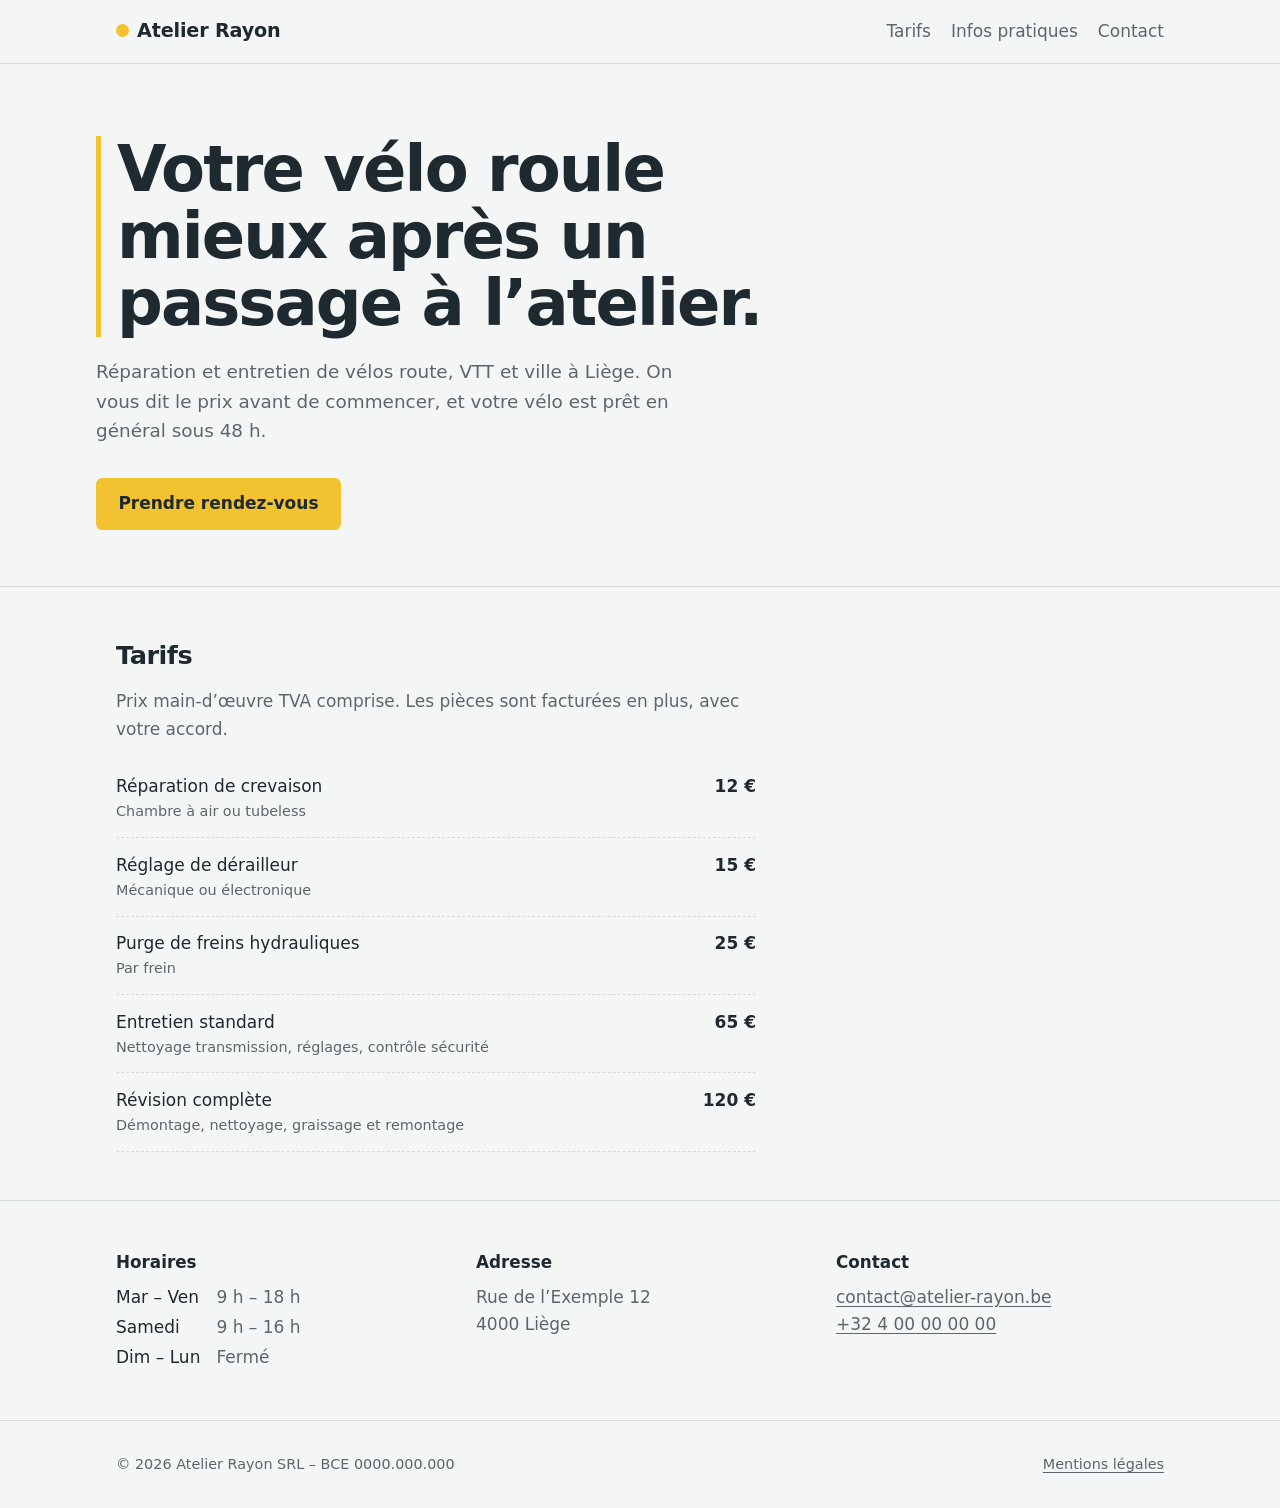
==== index.html @ bb3c583c "test claude" ====
<!DOCTYPE html>
<html lang="fr">
<head>
  <meta charset="utf-8">
  <meta name="viewport" content="width=device-width, initial-scale=1">
  <title>Atelier Rayon – Réparation et entretien de vélos à Liège</title>
  <meta name="description" content="Atelier de réparation et d’entretien de vélos route, VTT et ville à Liège. Tarifs clairs, rendez-vous en 48 h.">
  <link rel="stylesheet" href="style.css">
</head>
<body>
  <header class="site-header">
    <div class="wrap">
      <a class="logo" href="index.html"><span aria-hidden="true"></span>Atelier Rayon</a>
      <nav aria-label="Navigation principale">
        <ul>
          <li><a href="#tarifs">Tarifs</a></li>
          <li><a href="#infos">Infos pratiques</a></li>
          <li><a href="#contact">Contact</a></li>
        </ul>
      </nav>
    </div>
  </header>

  <main>
    <div class="wrap hero">
      <h1>Votre vélo roule mieux après un passage à l’atelier.</h1>
      <p>Réparation et entretien de vélos route, VTT et ville à Liège. On vous dit le prix avant de commencer, et votre vélo est prêt en général sous 48 h.</p>
      <a class="button" href="mailto:contact@atelier-rayon.be?subject=Demande%20de%20rendez-vous">Prendre rendez-vous</a>
    </div>

    <section id="tarifs">
      <div class="wrap">
        <h2>Tarifs</h2>
        <p class="intro">Prix main-d’œuvre TVA comprise. Les pièces sont facturées en plus, avec votre accord.</p>
        <ul class="prices">
          <li><span>Réparation de crevaison<small>Chambre à air ou tubeless</small></span><strong>12 €</strong></li>
          <li><span>Réglage de dérailleur<small>Mécanique ou électronique</small></span><strong>15 €</strong></li>
          <li><span>Purge de freins hydrauliques<small>Par frein</small></span><strong>25 €</strong></li>
          <li><span>Entretien standard<small>Nettoyage transmission, réglages, contrôle sécurité</small></span><strong>65 €</strong></li>
          <li><span>Révision complète<small>Démontage, nettoyage, graissage et remontage</small></span><strong>120 €</strong></li>
        </ul>
      </div>
    </section>

    <section id="infos">
      <div class="wrap grid">
        <div>
          <h3>Horaires</h3>
          <dl>
            <dt>Mar – Ven</dt><dd>9 h – 18 h</dd>
            <dt>Samedi</dt><dd>9 h – 16 h</dd>
            <dt>Dim – Lun</dt><dd>Fermé</dd>
          </dl>
        </div>
        <div>
          <h3>Adresse</h3>
          <p>Rue de l’Exemple 12<br>4000 Liège</p>
        </div>
        <div id="contact">
          <h3>Contact</h3>
          <p><a href="mailto:contact@atelier-rayon.be">contact@atelier-rayon.be</a><br>
             <a href="tel:+32400000000">+32 4 00 00 00 00</a></p>
        </div>
      </div>
    </section>
  </main>

  <footer class="site-footer">
    <div class="wrap">
      <span>© 2026 Atelier Rayon SRL – BCE 0000.000.000</span>
      <a href="mentions-legales.html">Mentions légales</a>
    </div>
  </footer>
</body>
</html>
---- style.css ----
:root {
  --bg: #f4f6f5;
  --surface: #ffffff;
  --ink: #1e2a2f;
  --muted: #5b676d;
  --line: #d5dbd8;
  --signal: #f2c230;
  --signal-ink: #1e2a2f;
  color-scheme: light;
}
@media (prefers-color-scheme: dark) {
  :root {
    --bg: #151b1e;
    --surface: #1d2529;
    --ink: #e9ecea;
    --muted: #9aa5aa;
    --line: #2f3a3f;
    color-scheme: dark;
  }
}

* { box-sizing: border-box; }
html { -webkit-text-size-adjust: 100%; }
body {
  margin: 0;
  background: var(--bg);
  color: var(--ink);
  font-family: system-ui, -apple-system, "Segoe UI", Roboto, "Helvetica Neue", Arial, sans-serif;
  font-size: 1.0625rem;
  line-height: 1.6;
}
img { max-width: 100%; height: auto; }
a { color: inherit; text-underline-offset: 3px; }
a:focus-visible { outline: 3px solid var(--signal); outline-offset: 3px; border-radius: 2px; }

.wrap { max-width: 68rem; margin: 0 auto; padding: 0 1.25rem; }

/* En-tête */
.site-header { border-bottom: 1px solid var(--line); }
.site-header .wrap {
  display: flex; align-items: center; justify-content: space-between;
  gap: 1rem; padding-top: 1rem; padding-bottom: 1rem; flex-wrap: wrap;
}
.logo { font-weight: 800; font-size: 1.2rem; text-decoration: none; letter-spacing: -0.01em; }
.logo span { display: inline-block; width: 0.7em; height: 0.7em; background: var(--signal); border-radius: 50%; margin-right: 0.4em; }
nav ul { list-style: none; margin: 0; padding: 0; display: flex; gap: 1.25rem; }
nav a { text-decoration: none; color: var(--muted); }
nav a:hover { color: var(--ink); }

/* Accroche */
.hero { padding: 4.5rem 0 3.5rem; }
.hero h1 {
  font-size: clamp(2.2rem, 6vw, 4rem);
  line-height: 1.05; letter-spacing: -0.03em; font-weight: 800;
  margin: 0 0 1.25rem; max-width: 16ch;
  border-left: 0.35rem solid var(--signal); padding-left: 1rem;
}
.hero p { color: var(--muted); max-width: 52ch; margin: 0 0 2rem; font-size: 1.15rem; }
.button {
  display: inline-block; background: var(--signal); color: var(--signal-ink);
  font-weight: 700; text-decoration: none; padding: 0.8rem 1.4rem; border-radius: 0.4rem;
}
.button:hover { filter: brightness(0.95); }

/* Sections */
section { padding: 3rem 0; border-top: 1px solid var(--line); }
h2 { font-size: 1.6rem; letter-spacing: -0.02em; margin: 0 0 1.5rem; }
.intro { color: var(--muted); max-width: 60ch; margin-top: -0.75rem; }

/* Tarifs */
.prices { list-style: none; margin: 0; padding: 0; max-width: 40rem; }
.prices li {
  display: flex; justify-content: space-between; align-items: baseline; gap: 1rem;
  padding: 0.85rem 0; border-bottom: 1px dashed var(--line);
}
.prices small { display: block; color: var(--muted); font-size: 0.9rem; }
.prices strong { white-space: nowrap; font-variant-numeric: tabular-nums; }

/* Infos pratiques */
.grid { display: grid; gap: 2rem; grid-template-columns: repeat(auto-fit, minmax(16rem, 1fr)); }
.grid h3 { margin: 0 0 0.5rem; font-size: 1.05rem; }
.grid p, .grid dl { margin: 0; color: var(--muted); }
dl { display: grid; grid-template-columns: auto 1fr; gap: 0.2rem 1rem; }
dt { color: var(--ink); }
dd { margin: 0; }

/* Pages de texte (mentions légales) */
.text-page { padding: 3rem 0; max-width: 46rem; }
.text-page h1 { font-size: 2rem; letter-spacing: -0.02em; }
.text-page h2 { font-size: 1.2rem; margin: 2rem 0 0.5rem; }

/* Pied de page */
.site-footer { border-top: 1px solid var(--line); padding: 2rem 0; color: var(--muted); font-size: 0.9rem; }
.site-footer .wrap { display: flex; flex-wrap: wrap; justify-content: space-between; gap: 1rem; }
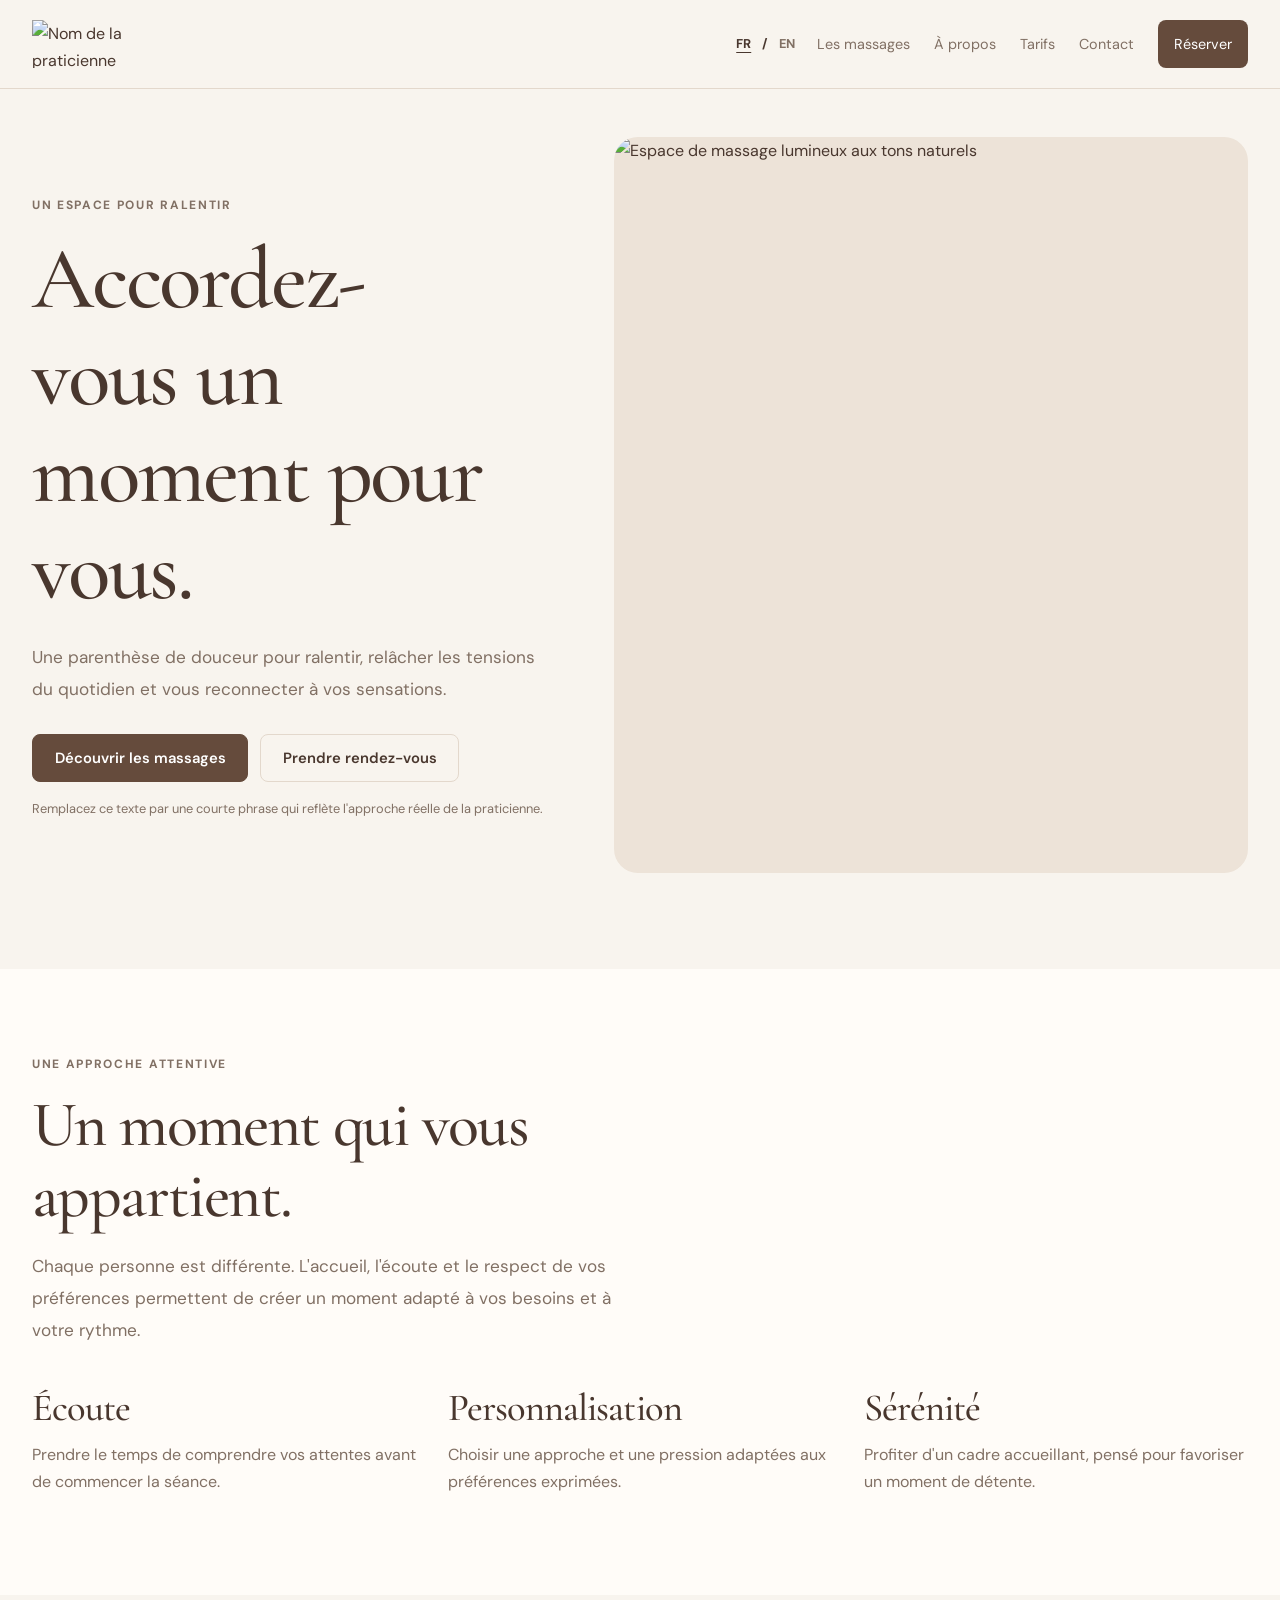
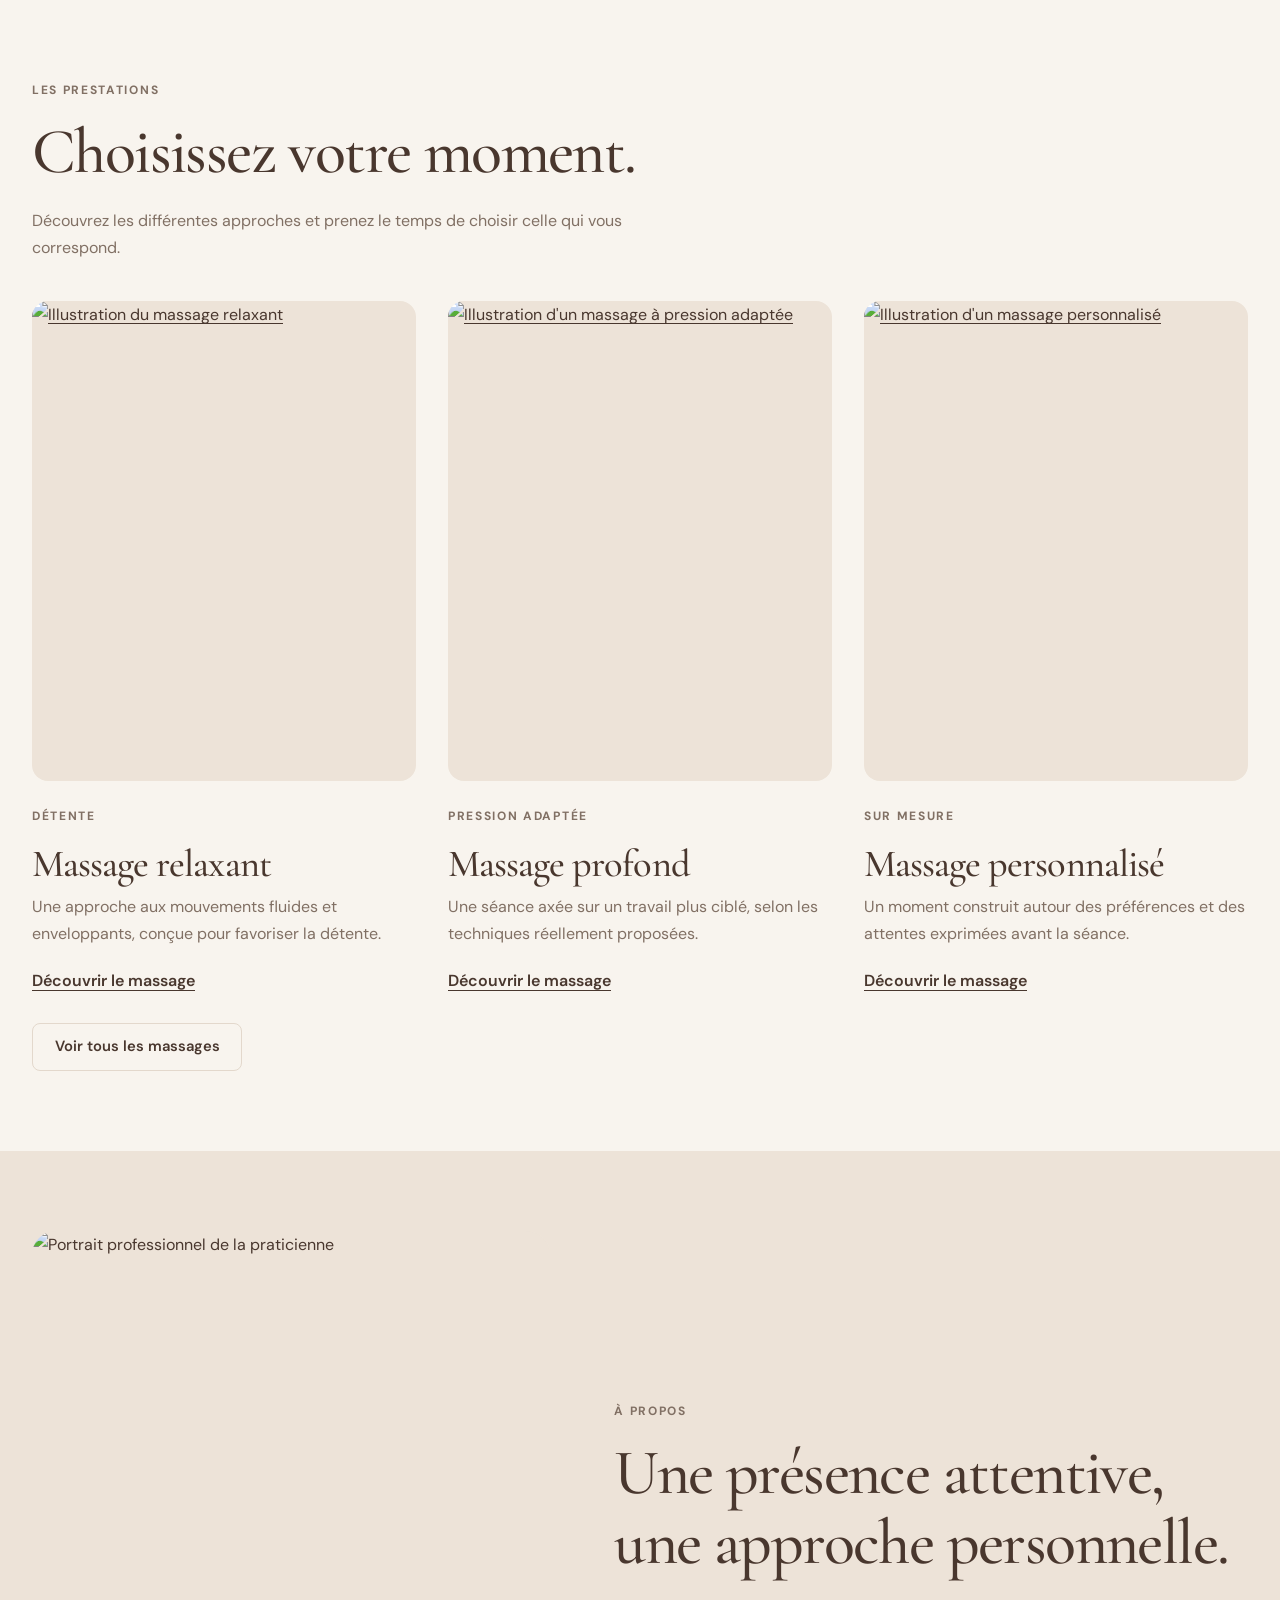
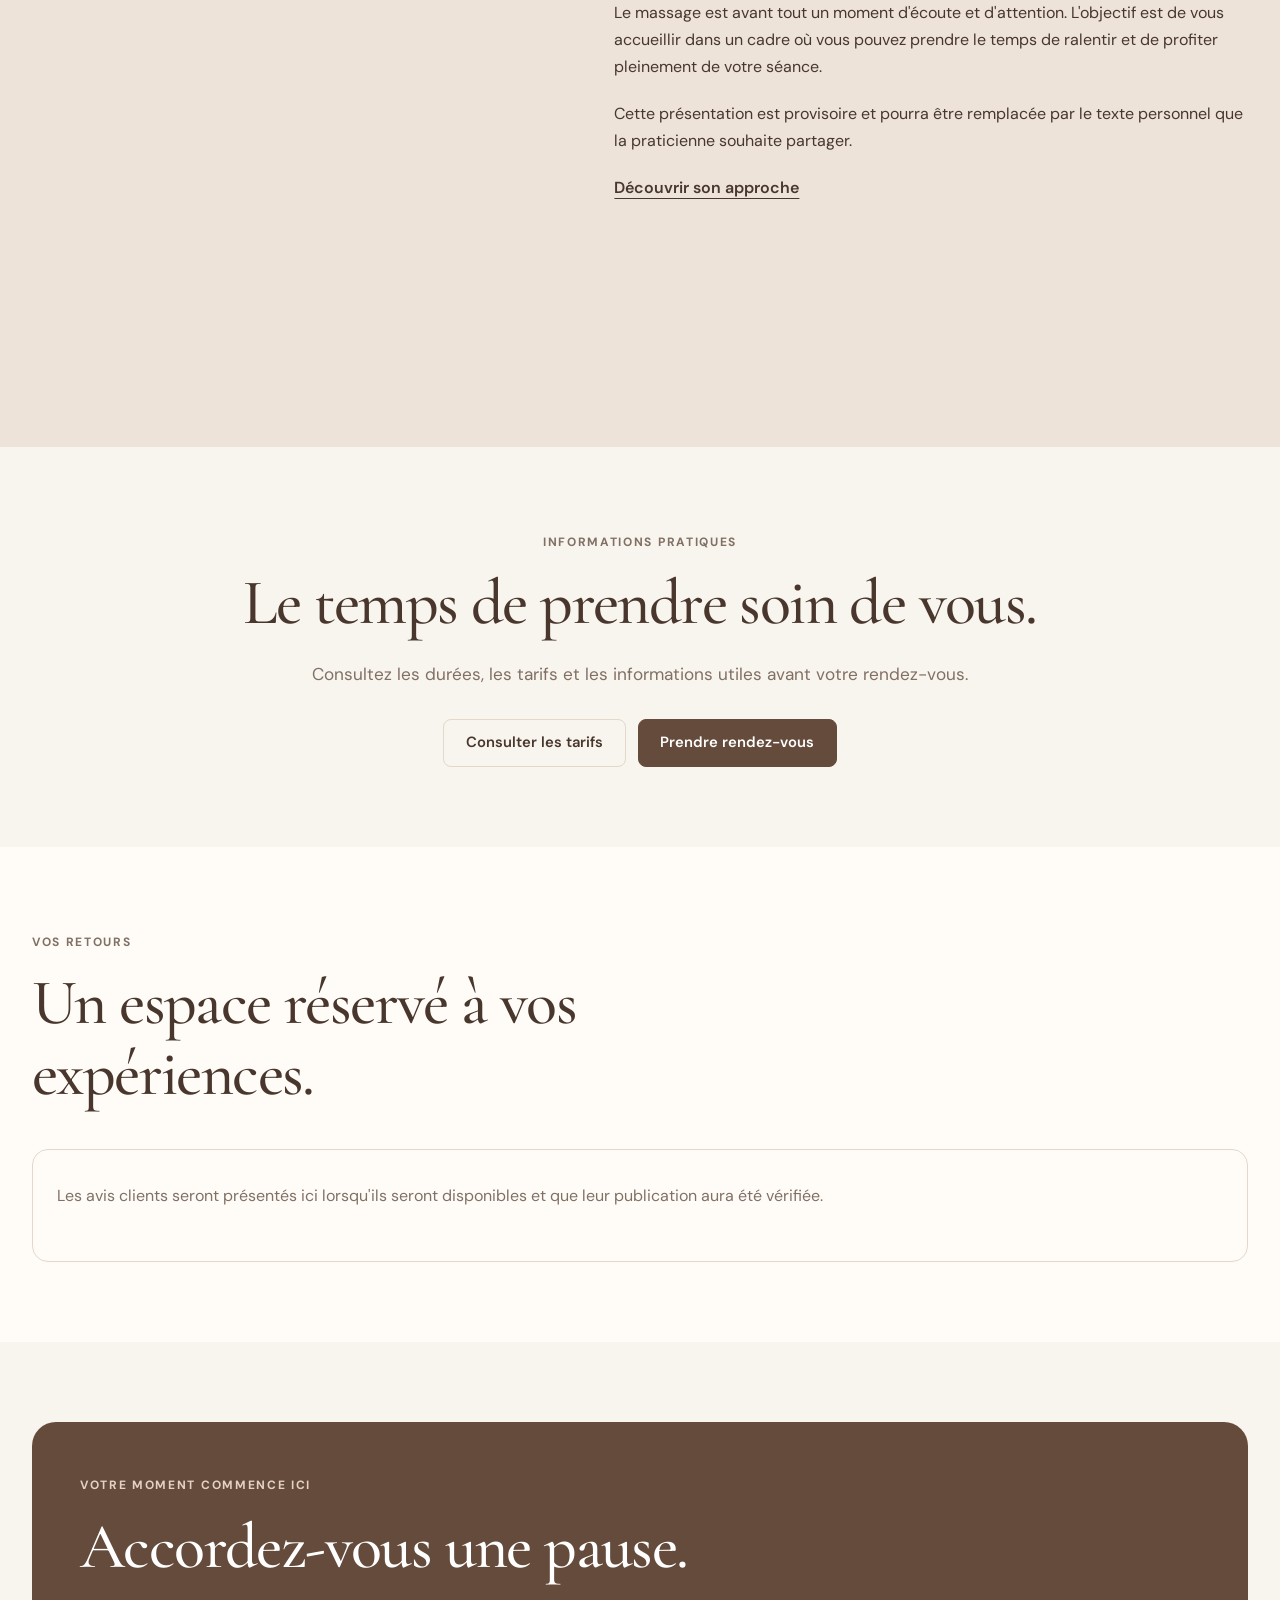
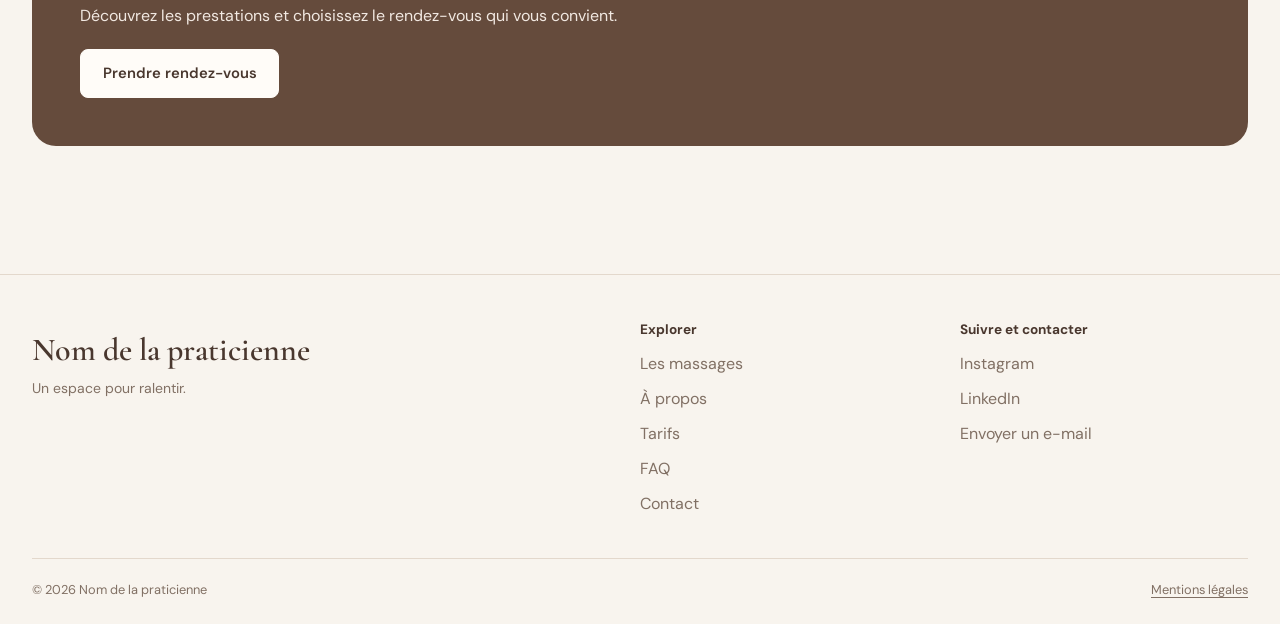
==== commit de6f234e: "Update index.html" ====
--- a/index.html
+++ b/index.html
@@ -3,73 +3,500 @@
 <head>
   <meta charset="utf-8">
   <meta name="viewport" content="width=device-width, initial-scale=1">
-  <title>Atelier Rayon – Réparation et entretien de vélos à Liège</title>
-  <meta name="description" content="Atelier de réparation et d’entretien de vélos route, VTT et ville à Liège. Tarifs clairs, rendez-vous en 48 h.">
-  <link rel="stylesheet" href="style.css">
+
+  <title>Nom de la praticienne — Massages et bien-être</title>
+
+  <meta
+    name="description"
+    content="Découvrez une approche personnalisée du massage et choisissez la séance adaptée à vos envies de détente."
+  >
+
+  <meta name="theme-color" content="#f8f4ee">
+
+  <link rel="icon" href="images/logo.svg" type="image/svg+xml">
+
+  <link rel="preconnect" href="https://fonts.googleapis.com">
+  <link rel="preconnect" href="https://fonts.gstatic.com" crossorigin>
+
+  <link
+    href="https://fonts.googleapis.com/css2?family=Cormorant+Garamond:wght@400;500;600&family=DM+Sans:wght@400;500;600;700&display=swap"
+    rel="stylesheet"
+  >
+
+  <link rel="stylesheet" href="css/style.css">
+
+  <script src="js/main.js" defer></script>
 </head>
+
 <body>
-  <header class="site-header">
-    <div class="wrap">
-      <a class="logo" href="index.html"><span aria-hidden="true"></span>Atelier Rayon</a>
-      <nav aria-label="Navigation principale">
-        <ul>
-          <li><a href="#tarifs">Tarifs</a></li>
-          <li><a href="#infos">Infos pratiques</a></li>
-          <li><a href="#contact">Contact</a></li>
+
+<a class="skip-link" href="#main">Aller au contenu</a>
+
+<header class="site-header">
+  <div class="container header-inner">
+
+    <a class="brand" href="index.html" aria-label="Accueil">
+      <img src="images/logo.svg" alt="Nom de la praticienne">
+    </a>
+
+    <div class="header-actions">
+      <div class="language-switch" aria-label="Choisir la langue">
+        <a href="index.html" aria-current="page" lang="fr">FR</a>
+        <span aria-hidden="true">/</span>
+        <a href="en/index.html" lang="en">EN</a>
+      </div>
+
+      <button
+        class="menu-toggle"
+        type="button"
+        data-menu-toggle
+        aria-expanded="false"
+        aria-controls="main-navigation"
+        aria-label="Ouvrir le menu"
+      >
+        <svg viewBox="0 0 24 24" fill="none" aria-hidden="true">
+          <path d="M4 7H20M4 12H20M4 17H20"
+                stroke="currentColor"
+                stroke-width="1.5"
+                stroke-linecap="round"/>
+        </svg>
+      </button>
+    </div>
+
+    <nav
+      class="primary-nav"
+      id="main-navigation"
+      data-navigation
+      aria-label="Navigation principale"
+    >
+      <ul>
+        <li><a href="massages.html">Les massages</a></li>
+        <li><a href="about.html">À propos</a></li>
+        <li><a href="tarifs.html">Tarifs</a></li>
+        <li><a href="contact.html">Contact</a></li>
+        <li><a class="nav-cta" href="reservation.html">Réserver</a></li>
+      </ul>
+    </nav>
+
+  </div>
+</header>
+
+<main id="main">
+
+  <!-- HERO -->
+
+  <section class="hero">
+    <div class="container hero-grid">
+
+      <div class="hero-copy">
+
+        <span class="eyebrow">
+          Un espace pour ralentir
+        </span>
+
+        <h1>Accordez-vous un moment pour vous.</h1>
+
+        <p class="lead">
+          Une parenthèse de douceur pour ralentir, relâcher les tensions
+          du quotidien et vous reconnecter à vos sensations.
+        </p>
+
+        <div class="button-group">
+          <a class="button" href="massages.html">
+            Découvrir les massages
+          </a>
+
+          <a class="button button--outline" href="reservation.html">
+            Prendre rendez-vous
+          </a>
+        </div>
+
+        <span class="hero-note">
+          Remplacez ce texte par une courte phrase qui reflète
+          l'approche réelle de la praticienne.
+        </span>
+
+      </div>
+
+      <div class="hero-image">
+        <img
+          src="images/accueil.jpg"
+          alt="Espace de massage lumineux aux tons naturels"
+          width="1000"
+          height="1250"
+          fetchpriority="high"
+        >
+      </div>
+
+    </div>
+  </section>
+
+  <!-- APPROCHE -->
+
+  <section class="section section--surface">
+    <div class="container">
+
+      <div class="section-heading">
+        <span class="eyebrow">Une approche attentive</span>
+
+        <h2>Un moment qui vous appartient.</h2>
+
+        <p class="lead">
+          Chaque personne est différente. L'accueil, l'écoute et
+          le respect de vos préférences permettent de créer un moment
+          adapté à vos besoins et à votre rythme.
+        </p>
+      </div>
+
+      <div class="card-grid card-grid--three">
+
+        <article class="card">
+          <h3>Écoute</h3>
+          <p>
+            Prendre le temps de comprendre vos attentes avant
+            de commencer la séance.
+          </p>
+        </article>
+
+        <article class="card">
+          <h3>Personnalisation</h3>
+          <p>
+            Choisir une approche et une pression adaptées
+            aux préférences exprimées.
+          </p>
+        </article>
+
+        <article class="card">
+          <h3>Sérénité</h3>
+          <p>
+            Profiter d'un cadre accueillant, pensé pour favoriser
+            un moment de détente.
+          </p>
+        </article>
+
+      </div>
+
+    </div>
+  </section>
+
+  <!-- MASSAGES -->
+
+  <section class="section">
+    <div class="container">
+
+      <div class="section-heading">
+        <span class="eyebrow">Les prestations</span>
+
+        <h2>Choisissez votre moment.</h2>
+
+        <p>
+          Découvrez les différentes approches et prenez le temps
+          de choisir celle qui vous correspond.
+        </p>
+      </div>
+
+      <div class="card-grid card-grid--three">
+
+        <article class="card">
+
+          <a href="massages/relaxant.html">
+            <div class="card-image">
+              <img
+                src="images/massage-relaxant.jpg"
+                alt="Illustration du massage relaxant"
+                width="800"
+                height="1000"
+                loading="lazy"
+              >
+            </div>
+          </a>
+
+          <span class="eyebrow">Détente</span>
+
+          <h3 class="card-title">
+            <a href="massages/relaxant.html">
+              Massage relaxant
+            </a>
+          </h3>
+
+          <p>
+            Une approche aux mouvements fluides et enveloppants,
+            conçue pour favoriser la détente.
+          </p>
+
+          <div class="card-action">
+            <a href="massages/relaxant.html">
+              Découvrir le massage
+            </a>
+          </div>
+
+        </article>
+
+        <article class="card">
+
+          <a href="massages/profond.html">
+            <div class="card-image">
+              <img
+                src="images/massage-profond.jpg"
+                alt="Illustration d'un massage à pression adaptée"
+                width="800"
+                height="1000"
+                loading="lazy"
+              >
+            </div>
+          </a>
+
+          <span class="eyebrow">Pression adaptée</span>
+
+          <h3 class="card-title">
+            <a href="massages/profond.html">
+              Massage profond
+            </a>
+          </h3>
+
+          <p>
+            Une séance axée sur un travail plus ciblé,
+            selon les techniques réellement proposées.
+          </p>
+
+          <div class="card-action">
+            <a href="massages/profond.html">
+              Découvrir le massage
+            </a>
+          </div>
+
+        </article>
+
+        <article class="card">
+
+          <a href="massages/personnalise.html">
+            <div class="card-image">
+              <img
+                src="images/massage-personnalise.jpg"
+                alt="Illustration d'un massage personnalisé"
+                width="800"
+                height="1000"
+                loading="lazy"
+              >
+            </div>
+          </a>
+
+          <span class="eyebrow">Sur mesure</span>
+
+          <h3 class="card-title">
+            <a href="massages/personnalise.html">
+              Massage personnalisé
+            </a>
+          </h3>
+
+          <p>
+            Un moment construit autour des préférences et des attentes
+            exprimées avant la séance.
+          </p>
+
+          <div class="card-action">
+            <a href="massages/personnalise.html">
+              Découvrir le massage
+            </a>
+          </div>
+
+        </article>
+
+      </div>
+
+      <div class="button-group">
+        <a class="button button--outline" href="massages.html">
+          Voir tous les massages
+        </a>
+      </div>
+
+    </div>
+  </section>
+
+  <!-- A PROPOS -->
+
+  <section class="section section--soft">
+    <div class="container hero-grid">
+
+      <div class="hero-image">
+        <img
+          src="images/portrait.jpg"
+          alt="Portrait professionnel de la praticienne"
+          width="900"
+          height="1100"
+          loading="lazy"
+        >
+      </div>
+
+      <div class="hero-copy">
+
+        <span class="eyebrow">À propos</span>
+
+        <h2>Une présence attentive, une approche personnelle.</h2>
+
+        <p>
+          Le massage est avant tout un moment d'écoute et d'attention.
+          L'objectif est de vous accueillir dans un cadre où vous pouvez
+          prendre le temps de ralentir et de profiter pleinement de votre séance.
+        </p>
+
+        <p>
+          Cette présentation est provisoire et pourra être remplacée
+          par le texte personnel que la praticienne souhaite partager.
+        </p>
+
+        <a class="text-link" href="about.html">
+          Découvrir son approche
+        </a>
+
+      </div>
+
+    </div>
+  </section>
+
+  <!-- TARIFS : PAS DE PRIX SUR L'ACCUEIL -->
+
+  <section class="section">
+    <div class="container text-center">
+
+      <span class="eyebrow">Informations pratiques</span>
+
+      <h2>Le temps de prendre soin de vous.</h2>
+
+      <p class="lead">
+        Consultez les durées, les tarifs et les informations
+        utiles avant votre rendez-vous.
+      </p>
+
+      <div class="button-group" style="justify-content:center">
+        <a class="button button--outline" href="tarifs.html">
+          Consulter les tarifs
+        </a>
+
+        <a class="button" href="reservation.html">
+          Prendre rendez-vous
+        </a>
+      </div>
+
+    </div>
+  </section>
+
+  <!-- AVIS : AUCUN AVIS FICTIF -->
+
+  <section class="section section--surface">
+    <div class="container">
+
+      <div class="section-heading">
+        <span class="eyebrow">Vos retours</span>
+        <h2>Un espace réservé à vos expériences.</h2>
+      </div>
+
+      <div class="reviews-placeholder">
+        <p>
+          Les avis clients seront présentés ici lorsqu'ils seront disponibles
+          et que leur publication aura été vérifiée.
+        </p>
+      </div>
+
+    </div>
+  </section>
+
+  <!-- CTA FINAL -->
+
+  <section class="section">
+    <div class="container">
+
+      <div class="cta-panel">
+
+        <span class="eyebrow">Votre moment commence ici</span>
+
+        <h2>Accordez-vous une pause.</h2>
+
+        <p>
+          Découvrez les prestations et choisissez le rendez-vous
+          qui vous convient.
+        </p>
+
+        <a class="button button--light" href="reservation.html">
+          Prendre rendez-vous
+        </a>
+
+      </div>
+
+    </div>
+  </section>
+
+</main>
+
+<footer class="site-footer">
+  <div class="container">
+
+    <div class="footer-grid">
+
+      <div>
+        <a class="footer-brand" href="index.html">
+          Nom de la praticienne
+        </a>
+
+        <p class="small-text">
+          Un espace pour ralentir.
+        </p>
+      </div>
+
+      <div>
+        <h2 class="footer-heading">Explorer</h2>
+
+        <ul class="footer-links">
+          <li><a href="massages.html">Les massages</a></li>
+          <li><a href="about.html">À propos</a></li>
+          <li><a href="tarifs.html">Tarifs</a></li>
+          <li><a href="faq.html">FAQ</a></li>
+          <li><a href="contact.html">Contact</a></li>
         </ul>
-      </nav>
-    </div>
-  </header>
-
-  <main>
-    <div class="wrap hero">
-      <h1>Votre vélo roule mieux après un passage à l’atelier.</h1>
-      <p>Réparation et entretien de vélos route, VTT et ville à Liège. On vous dit le prix avant de commencer, et votre vélo est prêt en général sous 48 h.</p>
-      <a class="button" href="mailto:contact@atelier-rayon.be?subject=Demande%20de%20rendez-vous">Prendre rendez-vous</a>
-    </div>
-
-    <section id="tarifs">
-      <div class="wrap">
-        <h2>Tarifs</h2>
-        <p class="intro">Prix main-d’œuvre TVA comprise. Les pièces sont facturées en plus, avec votre accord.</p>
-        <ul class="prices">
-          <li><span>Réparation de crevaison<small>Chambre à air ou tubeless</small></span><strong>12 €</strong></li>
-          <li><span>Réglage de dérailleur<small>Mécanique ou électronique</small></span><strong>15 €</strong></li>
-          <li><span>Purge de freins hydrauliques<small>Par frein</small></span><strong>25 €</strong></li>
-          <li><span>Entretien standard<small>Nettoyage transmission, réglages, contrôle sécurité</small></span><strong>65 €</strong></li>
-          <li><span>Révision complète<small>Démontage, nettoyage, graissage et remontage</small></span><strong>120 €</strong></li>
+      </div>
+
+      <div>
+        <h2 class="footer-heading">Suivre et contacter</h2>
+
+        <ul class="footer-links">
+          <li>
+            <a href="https://www.instagram.com/"
+               target="_blank"
+               rel="noopener noreferrer">
+              Instagram
+            </a>
+          </li>
+
+          <li>
+            <a href="https://www.linkedin.com/"
+               target="_blank"
+               rel="noopener noreferrer">
+              LinkedIn
+            </a>
+          </li>
+
+          <li>
+            <a href="mailto:contact@example.com">
+              Envoyer un e-mail
+            </a>
+          </li>
         </ul>
       </div>
-    </section>
-
-    <section id="infos">
-      <div class="wrap grid">
-        <div>
-          <h3>Horaires</h3>
-          <dl>
-            <dt>Mar – Ven</dt><dd>9 h – 18 h</dd>
-            <dt>Samedi</dt><dd>9 h – 16 h</dd>
-            <dt>Dim – Lun</dt><dd>Fermé</dd>
-          </dl>
-        </div>
-        <div>
-          <h3>Adresse</h3>
-          <p>Rue de l’Exemple 12<br>4000 Liège</p>
-        </div>
-        <div id="contact">
-          <h3>Contact</h3>
-          <p><a href="mailto:contact@atelier-rayon.be">contact@atelier-rayon.be</a><br>
-             <a href="tel:+32400000000">+32 4 00 00 00 00</a></p>
-        </div>
-      </div>
-    </section>
-  </main>
-
-  <footer class="site-footer">
-    <div class="wrap">
-      <span>© 2026 Atelier Rayon SRL – BCE 0000.000.000</span>
+
+    </div>
+
+    <div class="footer-bottom">
+      <span>© <span data-current-year>2026</span> Nom de la praticienne</span>
       <a href="mentions-legales.html">Mentions légales</a>
     </div>
-  </footer>
+
+  </div>
+</footer>
+
+<script>
+  document.querySelector("[data-current-year]").textContent =
+    new Date().getFullYear();
+</script>
+
 </body>
 </html>
--- a/css/style.css
+++ b/css/style.css
@@ -0,0 +1,1090 @@
+/* =========================================================
+   SOULSPACE — DESIGN SYSTEM
+   Mobile-first, accessible, responsive
+   ========================================================= */
+
+:root {
+  color-scheme: light;
+
+  --bg: #f8f4ee;
+  --surface: #fffcf8;
+  --surface-soft: #ede3d8;
+
+  --ink: #49372e;
+  --muted: #817064;
+
+  --line: #e3d8cc;
+
+  --accent: #654b3c;
+  --accent-hover: #49372e;
+  --accent-ink: #ffffff;
+
+  --rose: #d8bfb3;
+
+  --radius-sm: 0.5rem;
+  --radius-md: 1rem;
+  --radius-lg: 1.5rem;
+  --radius-xl: 2rem;
+
+  --container: 76rem;
+  --reading-width: 44rem;
+
+  --space-1: 0.5rem;
+  --space-2: 1rem;
+  --space-3: 1.5rem;
+  --space-4: 2rem;
+  --space-5: 3rem;
+  --space-6: 4rem;
+  --space-7: 6rem;
+
+  --font-body: "DM Sans", Arial, sans-serif;
+  --font-heading: "Cormorant Garamond", Georgia, serif;
+}
+
+* {
+  box-sizing: border-box;
+}
+
+html {
+  scroll-behavior: smooth;
+  scroll-padding-top: 6rem;
+  -webkit-text-size-adjust: 100%;
+}
+
+body {
+  margin: 0;
+  background: var(--bg);
+  color: var(--ink);
+
+  font-family: var(--font-body);
+  font-size: 1rem;
+  line-height: 1.7;
+
+  -webkit-font-smoothing: antialiased;
+}
+
+img {
+  display: block;
+  max-width: 100%;
+  height: auto;
+}
+
+a {
+  color: inherit;
+  text-underline-offset: 0.2em;
+}
+
+button,
+input,
+textarea,
+select {
+  font: inherit;
+}
+
+button,
+a {
+  -webkit-tap-highlight-color: transparent;
+}
+
+button:focus-visible,
+a:focus-visible,
+input:focus-visible,
+textarea:focus-visible,
+select:focus-visible {
+  outline: 3px solid var(--rose);
+  outline-offset: 4px;
+}
+
+h1,
+h2,
+h3,
+h4,
+p {
+  margin-top: 0;
+}
+
+h1,
+h2,
+h3 {
+  font-family: var(--font-heading);
+  font-weight: 500;
+  line-height: 1.1;
+  letter-spacing: -0.025em;
+}
+
+h1 {
+  font-size: clamp(2.8rem, 10vw, 5.5rem);
+  margin-bottom: 1.5rem;
+}
+
+h2 {
+  font-size: clamp(2.3rem, 7vw, 4rem);
+  margin-bottom: 1.25rem;
+}
+
+h3 {
+  font-size: clamp(1.7rem, 5vw, 2.4rem);
+  margin-bottom: 0.75rem;
+}
+
+p {
+  margin-bottom: 1.25rem;
+}
+
+::selection {
+  background: var(--rose);
+  color: var(--ink);
+}
+
+[hidden] {
+  display: none !important;
+}
+
+/* =========================================================
+   TYPOGRAPHIE
+   ========================================================= */
+
+.eyebrow {
+  display: inline-block;
+  margin-bottom: 1rem;
+
+  color: var(--muted);
+
+  font-size: 0.75rem;
+  font-weight: 700;
+
+  letter-spacing: 0.14em;
+  text-transform: uppercase;
+}
+
+.lead {
+  max-width: 42rem;
+
+  color: var(--muted);
+
+  font-size: 1.075rem;
+  line-height: 1.85;
+}
+
+.small-text {
+  color: var(--muted);
+  font-size: 0.875rem;
+}
+
+.text-center {
+  text-align: center;
+}
+
+.text-center .lead {
+  margin-right: auto;
+  margin-left: auto;
+}
+
+/* =========================================================
+   STRUCTURE
+   ========================================================= */
+
+.container {
+  width: min(100% - 2.5rem, var(--container));
+  margin-inline: auto;
+}
+
+.section {
+  padding-block: 4rem;
+}
+
+.section--large {
+  padding-block: 5rem;
+}
+
+.section--soft {
+  background: var(--surface-soft);
+}
+
+.section--surface {
+  background: var(--surface);
+}
+
+.reading-width {
+  max-width: var(--reading-width);
+  margin-inline: auto;
+}
+
+/* =========================================================
+   LIENS ET BOUTONS
+   ========================================================= */
+
+.button {
+  display: inline-flex;
+  align-items: center;
+  justify-content: center;
+  gap: 0.6rem;
+
+  min-height: 48px;
+  padding: 0.85rem 1.35rem;
+
+  border: 1px solid var(--accent);
+  border-radius: var(--radius-sm);
+
+  background: var(--accent);
+  color: var(--accent-ink);
+
+  font-size: 0.925rem;
+  font-weight: 600;
+  line-height: 1.3;
+
+  text-align: center;
+  text-decoration: none;
+
+  transition:
+    background-color 180ms ease,
+    color 180ms ease,
+    border-color 180ms ease;
+}
+
+.button:hover {
+  background: var(--accent-hover);
+  border-color: var(--accent-hover);
+}
+
+.button--outline {
+  background: transparent;
+  color: var(--ink);
+  border-color: var(--line);
+}
+
+.button--outline:hover {
+  background: var(--surface);
+  border-color: var(--ink);
+  color: var(--ink);
+}
+
+.button--light {
+  background: var(--surface);
+  border-color: var(--surface);
+  color: var(--ink);
+}
+
+.button--light:hover {
+  background: var(--surface-soft);
+  border-color: var(--surface-soft);
+  color: var(--ink);
+}
+
+.button-group {
+  display: flex;
+  flex-direction: column;
+  align-items: stretch;
+  gap: 0.75rem;
+  margin-top: 1.75rem;
+}
+
+.text-link {
+  display: inline-block;
+
+  font-weight: 600;
+  text-decoration-thickness: 1px;
+  text-underline-offset: 0.3em;
+}
+
+/* =========================================================
+   EN-TÊTE ET NAVIGATION
+   ========================================================= */
+
+.site-header {
+  position: relative;
+  z-index: 20;
+
+  background: var(--bg);
+  border-bottom: 1px solid var(--line);
+}
+
+.header-inner {
+  display: flex;
+  align-items: center;
+  justify-content: space-between;
+  gap: 1rem;
+
+  min-height: 76px;
+}
+
+.brand {
+  display: inline-flex;
+  align-items: center;
+  gap: 0.75rem;
+
+  min-width: 0;
+
+  text-decoration: none;
+}
+
+.brand img {
+  width: auto;
+  max-width: 150px;
+  max-height: 48px;
+  object-fit: contain;
+}
+
+.brand-name {
+  font-family: var(--font-heading);
+  font-size: 1.8rem;
+  font-weight: 600;
+  line-height: 1;
+}
+
+.header-actions {
+  display: flex;
+  align-items: center;
+  gap: 0.75rem;
+}
+
+.language-switch {
+  display: inline-flex;
+  align-items: center;
+  gap: 0.3rem;
+
+  font-size: 0.8rem;
+  font-weight: 700;
+}
+
+.language-switch a {
+  padding: 0.4rem;
+  text-decoration: none;
+  color: var(--muted);
+}
+
+.language-switch a[aria-current="page"] {
+  color: var(--ink);
+  text-decoration: underline;
+  text-underline-offset: 0.3em;
+}
+
+.menu-toggle {
+  display: inline-flex;
+  align-items: center;
+  justify-content: center;
+
+  width: 48px;
+  height: 48px;
+
+  padding: 0;
+
+  border: 1px solid var(--line);
+  border-radius: var(--radius-sm);
+
+  background: var(--surface);
+  color: var(--ink);
+
+  cursor: pointer;
+}
+
+.menu-toggle svg {
+  width: 24px;
+  height: 24px;
+}
+
+.primary-nav {
+  display: none;
+  padding-bottom: 1.25rem;
+}
+
+.primary-nav.is-open {
+  display: block;
+}
+
+.primary-nav ul {
+  display: flex;
+  flex-direction: column;
+  gap: 0.25rem;
+
+  margin: 0;
+  padding: 0;
+
+  list-style: none;
+}
+
+.primary-nav a {
+  display: block;
+
+  padding: 0.8rem 0;
+
+  color: var(--muted);
+  font-size: 0.95rem;
+
+  text-decoration: none;
+}
+
+.primary-nav a:hover,
+.primary-nav a[aria-current="page"] {
+  color: var(--ink);
+}
+
+.primary-nav .nav-cta {
+  display: inline-flex;
+  align-items: center;
+  justify-content: center;
+
+  margin-top: 0.5rem;
+  padding: 0.8rem 1rem;
+
+  border-radius: var(--radius-sm);
+
+  background: var(--accent);
+  color: var(--accent-ink);
+}
+
+/* =========================================================
+   HERO
+   ========================================================= */
+
+.hero {
+  padding-block: 2rem 4rem;
+}
+
+.hero-grid {
+  display: grid;
+  gap: 2rem;
+}
+
+.hero-copy {
+  align-self: center;
+  padding-block: 1rem;
+}
+
+.hero h1 {
+  max-width: 11ch;
+}
+
+.hero .lead {
+  max-width: 36rem;
+}
+
+.hero-image {
+  overflow: hidden;
+  border-radius: var(--radius-lg);
+  background: var(--surface-soft);
+}
+
+.hero-image img {
+  width: 100%;
+  height: clamp(300px, 100vw, 520px);
+  object-fit: cover;
+}
+
+.hero-note {
+  display: block;
+  margin-top: 1rem;
+
+  color: var(--muted);
+  font-size: 0.8rem;
+}
+
+/* =========================================================
+   INTRODUCTION ET TITRES DE SECTION
+   ========================================================= */
+
+.section-heading {
+  max-width: 46rem;
+  margin-bottom: 2.5rem;
+}
+
+.section-heading p {
+  max-width: 38rem;
+  color: var(--muted);
+}
+
+.section-heading--center {
+  margin-inline: auto;
+  text-align: center;
+}
+
+.section-heading--center p {
+  margin-inline: auto;
+}
+
+/* =========================================================
+   GRILLES ET CARTES
+   ========================================================= */
+
+.card-grid {
+  display: grid;
+  grid-template-columns: minmax(0, 1fr);
+  gap: 1.5rem;
+}
+
+.card {
+  min-width: 0;
+}
+
+.card-image {
+  overflow: hidden;
+
+  aspect-ratio: 4 / 5;
+
+  margin-bottom: 1.25rem;
+
+  border-radius: var(--radius-md);
+  background: var(--surface-soft);
+}
+
+.card-image img {
+  width: 100%;
+  height: 100%;
+  object-fit: cover;
+
+  transition: transform 350ms ease;
+}
+
+.card a:hover .card-image img {
+  transform: scale(1.025);
+}
+
+.card-title {
+  margin-bottom: 0.5rem;
+}
+
+.card-title a {
+  text-decoration: none;
+}
+
+.card p {
+  color: var(--muted);
+}
+
+.card-meta {
+  display: flex;
+  flex-wrap: wrap;
+  gap: 0.5rem 1rem;
+
+  margin-block: 1rem;
+
+  color: var(--muted);
+  font-size: 0.9rem;
+}
+
+.card-action {
+  margin-top: 1rem;
+}
+
+.card-action a {
+  font-weight: 600;
+  text-decoration-thickness: 1px;
+  text-underline-offset: 0.25em;
+}
+
+/* =========================================================
+   BANDEAU D'APPEL À L'ACTION
+   ========================================================= */
+
+.cta-panel {
+  padding: 2rem 1.5rem;
+
+  border-radius: var(--radius-lg);
+
+  background: var(--accent);
+  color: var(--accent-ink);
+}
+
+.cta-panel h2,
+.cta-panel h3 {
+  color: var(--accent-ink);
+}
+
+.cta-panel p {
+  max-width: 40rem;
+  color: #f2e9e2;
+}
+
+.cta-panel .eyebrow {
+  color: #e5d1c4;
+}
+
+/* =========================================================
+   PAGES INTÉRIEURES
+   ========================================================= */
+
+.page-hero {
+  padding-block: 3.5rem 2.5rem;
+}
+
+.page-hero h1 {
+  max-width: 15ch;
+}
+
+.page-hero .lead {
+  max-width: 45rem;
+}
+
+.prose {
+  max-width: var(--reading-width);
+}
+
+.prose h2 {
+  margin-top: 3rem;
+}
+
+.prose h3 {
+  margin-top: 2rem;
+}
+
+.prose p,
+.prose li {
+  color: var(--muted);
+}
+
+.prose ul {
+  padding-left: 1.25rem;
+}
+
+.prose li + li {
+  margin-top: 0.5rem;
+}
+
+/* =========================================================
+   DÉTAIL D'UN MASSAGE
+   ========================================================= */
+
+.treatment-hero {
+  display: grid;
+  gap: 2rem;
+  padding-block: 2rem 4rem;
+}
+
+.treatment-hero-image {
+  overflow: hidden;
+  border-radius: var(--radius-lg);
+  background: var(--surface-soft);
+}
+
+.treatment-hero-image img {
+  width: 100%;
+  aspect-ratio: 4 / 5;
+  object-fit: cover;
+}
+
+.treatment-intro {
+  align-self: center;
+}
+
+.treatment-intro h1 {
+  font-size: clamp(2.8rem, 10vw, 4.8rem);
+}
+
+.treatment-facts {
+  display: grid;
+  grid-template-columns: repeat(2, minmax(0, 1fr));
+  gap: 1rem;
+
+  margin-block: 2rem;
+}
+
+.treatment-fact {
+  padding: 1rem;
+
+  border: 1px solid var(--line);
+  border-radius: var(--radius-sm);
+}
+
+.treatment-fact span {
+  display: block;
+  color: var(--muted);
+  font-size: 0.8rem;
+}
+
+.treatment-fact strong {
+  display: block;
+  margin-top: 0.25rem;
+  font-size: 1.05rem;
+}
+
+.price-list {
+  margin: 1.5rem 0;
+  padding: 0;
+  list-style: none;
+}
+
+.price-list li {
+  display: flex;
+  align-items: baseline;
+  justify-content: space-between;
+  gap: 1rem;
+
+  padding-block: 1rem;
+
+  border-bottom: 1px solid var(--line);
+}
+
+.price-list strong {
+  white-space: nowrap;
+  font-variant-numeric: tabular-nums;
+}
+
+.price-list span {
+  color: var(--muted);
+}
+
+/* =========================================================
+   TARIFS
+   ========================================================= */
+
+.price-category {
+  margin-bottom: 3rem;
+}
+
+.price-category h2 {
+  margin-bottom: 0.5rem;
+}
+
+.price-category > p {
+  color: var(--muted);
+}
+
+.price-item {
+  display: flex;
+  align-items: baseline;
+  justify-content: space-between;
+  gap: 1rem;
+
+  padding-block: 1.25rem;
+
+  border-bottom: 1px solid var(--line);
+}
+
+.price-item h3 {
+  margin-bottom: 0.3rem;
+  font-family: var(--font-body);
+  font-size: 1rem;
+  font-weight: 600;
+  letter-spacing: 0;
+}
+
+.price-item p {
+  margin: 0;
+  color: var(--muted);
+  font-size: 0.9rem;
+}
+
+.price-item > strong {
+  white-space: nowrap;
+}
+
+/* =========================================================
+   FAQ
+   ========================================================= */
+
+.faq-list {
+  max-width: 48rem;
+  margin-inline: auto;
+}
+
+.faq-list details {
+  padding-block: 1.25rem;
+  border-bottom: 1px solid var(--line);
+}
+
+.faq-list summary {
+  cursor: pointer;
+  font-weight: 600;
+}
+
+.faq-list details p {
+  margin: 1rem 0 0;
+  color: var(--muted);
+}
+
+/* =========================================================
+   CONTACT
+   ========================================================= */
+
+.contact-grid {
+  display: grid;
+  gap: 2rem;
+}
+
+.contact-card {
+  padding: 1.5rem;
+
+  border: 1px solid var(--line);
+  border-radius: var(--radius-md);
+
+  background: var(--surface);
+}
+
+.contact-card h2,
+.contact-card h3 {
+  font-size: 1.8rem;
+}
+
+.contact-card p {
+  color: var(--muted);
+}
+
+/* =========================================================
+   AVIS
+   ========================================================= */
+
+.reviews-placeholder {
+  padding: 2rem 1.5rem;
+
+  border: 1px solid var(--line);
+  border-radius: var(--radius-md);
+
+  background: var(--surface);
+}
+
+.reviews-placeholder p {
+  color: var(--muted);
+}
+
+/* =========================================================
+   RÉSERVATION
+   ========================================================= */
+
+.booking-panel {
+  max-width: 44rem;
+  margin-inline: auto;
+  padding: 2rem 1.5rem;
+
+  border-radius: var(--radius-lg);
+  background: var(--surface);
+}
+
+.booking-panel h1 {
+  font-size: clamp(2.7rem, 9vw, 4.5rem);
+}
+
+/* =========================================================
+   PIED DE PAGE
+   ========================================================= */
+
+.site-footer {
+  margin-top: 3rem;
+  padding-block: 3rem 1.5rem;
+
+  border-top: 1px solid var(--line);
+}
+
+.footer-grid {
+  display: grid;
+  gap: 2rem;
+}
+
+.footer-brand {
+  font-family: var(--font-heading);
+  font-size: 2rem;
+  font-weight: 600;
+  text-decoration: none;
+}
+
+.footer-heading {
+  margin-bottom: 0.75rem;
+
+  font-family: var(--font-body);
+  font-size: 0.85rem;
+  font-weight: 700;
+  letter-spacing: 0;
+}
+
+.footer-links {
+  display: grid;
+  gap: 0.5rem;
+
+  margin: 0;
+  padding: 0;
+
+  list-style: none;
+}
+
+.footer-links a {
+  color: var(--muted);
+  text-decoration: none;
+}
+
+.footer-links a:hover {
+  color: var(--ink);
+  text-decoration: underline;
+}
+
+.footer-bottom {
+  display: flex;
+  flex-direction: column;
+  gap: 0.5rem;
+
+  margin-top: 2.5rem;
+  padding-top: 1.25rem;
+
+  border-top: 1px solid var(--line);
+
+  color: var(--muted);
+  font-size: 0.8rem;
+}
+
+/* =========================================================
+   UTILITAIRES
+   ========================================================= */
+
+.image-caption {
+  margin-top: 0.75rem;
+  color: var(--muted);
+  font-size: 0.8rem;
+}
+
+.skip-link {
+  position: absolute;
+  top: 0;
+  left: 0;
+  z-index: 100;
+
+  padding: 1rem;
+
+  background: var(--surface);
+  color: var(--ink);
+
+  transform: translateY(-120%);
+}
+
+.skip-link:focus {
+  transform: translateY(0);
+}
+
+/* =========================================================
+   RESPONSIVE — TABLETTES
+   ========================================================= */
+
+@media (min-width: 42rem) {
+  .section {
+    padding-block: 5rem;
+  }
+
+  .section--large {
+    padding-block: 6rem;
+  }
+
+  .button-group {
+    flex-direction: row;
+    align-items: center;
+    flex-wrap: wrap;
+  }
+
+  .card-grid {
+    grid-template-columns: repeat(2, minmax(0, 1fr));
+    gap: 2rem;
+  }
+
+  .contact-grid {
+    grid-template-columns: repeat(2, minmax(0, 1fr));
+  }
+
+  .cta-panel {
+    padding: 3rem;
+  }
+
+  .footer-grid {
+    grid-template-columns: 2fr 1fr 1fr;
+  }
+
+  .footer-bottom {
+    flex-direction: row;
+    justify-content: space-between;
+  }
+}
+
+/* =========================================================
+   RESPONSIVE — ORDINATEURS
+   ========================================================= */
+
+@media (min-width: 60rem) {
+  .header-inner {
+    min-height: 88px;
+  }
+
+  .menu-toggle {
+    display: none;
+  }
+
+  .header-actions {
+    margin-left: auto;
+  }
+
+  .primary-nav {
+    display: block;
+    padding: 0;
+  }
+
+  .primary-nav ul {
+    flex-direction: row;
+    align-items: center;
+    gap: 1.5rem;
+  }
+
+  .primary-nav a {
+    padding: 0.5rem 0;
+    font-size: 0.9rem;
+  }
+
+  .primary-nav .nav-cta {
+    margin-top: 0;
+    padding: 0.75rem 1rem;
+  }
+
+  .hero {
+    padding-block: 3rem 6rem;
+  }
+
+  .hero-grid {
+    grid-template-columns: 0.9fr 1.1fr;
+    align-items: center;
+    gap: 4rem;
+  }
+
+  .hero-copy {
+    padding-block: 2rem;
+  }
+
+  .hero-image img {
+    height: min(46rem, 60vw);
+  }
+
+  .card-grid--three {
+    grid-template-columns: repeat(3, minmax(0, 1fr));
+    gap: 2rem;
+  }
+
+  .treatment-hero {
+    grid-template-columns: 1fr 0.9fr;
+    align-items: center;
+    gap: 4rem;
+    padding-block: 3rem 6rem;
+  }
+
+  .treatment-hero-image img {
+    aspect-ratio: 4 / 5;
+  }
+
+  .treatment-facts {
+    max-width: 28rem;
+  }
+
+  .contact-grid {
+    grid-template-columns: repeat(3, minmax(0, 1fr));
+  }
+
+  .booking-panel {
+    padding: 3.5rem;
+  }
+}
+
+/* =========================================================
+   ACCESSIBILITÉ — RÉDUCTION DES ANIMATIONS
+   ========================================================= */
+
+@media (prefers-reduced-motion: reduce) {
+  *,
+  *::before,
+  *::after {
+    scroll-behavior: auto !important;
+    animation-duration: 0.01ms !important;
+    animation-iteration-count: 1 !important;
+    transition-duration: 0.01ms !important;
+  }
+}
